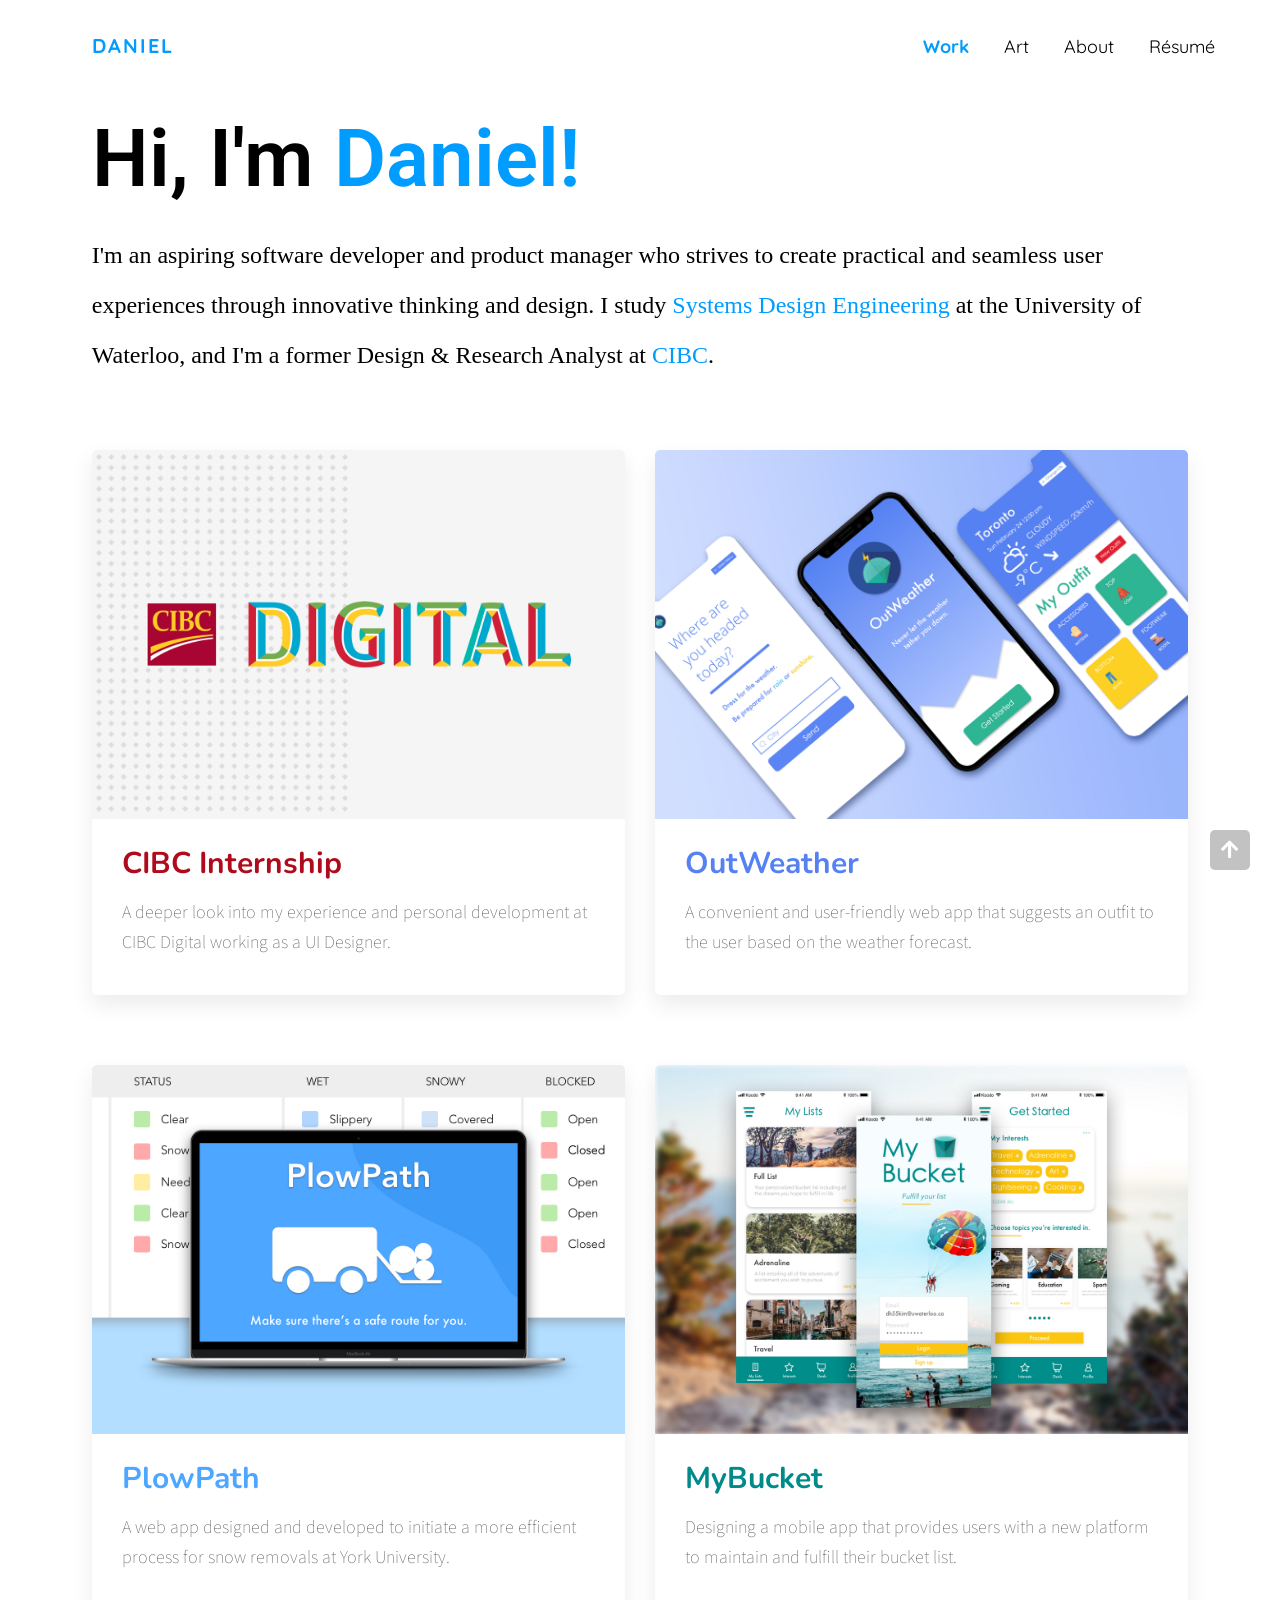
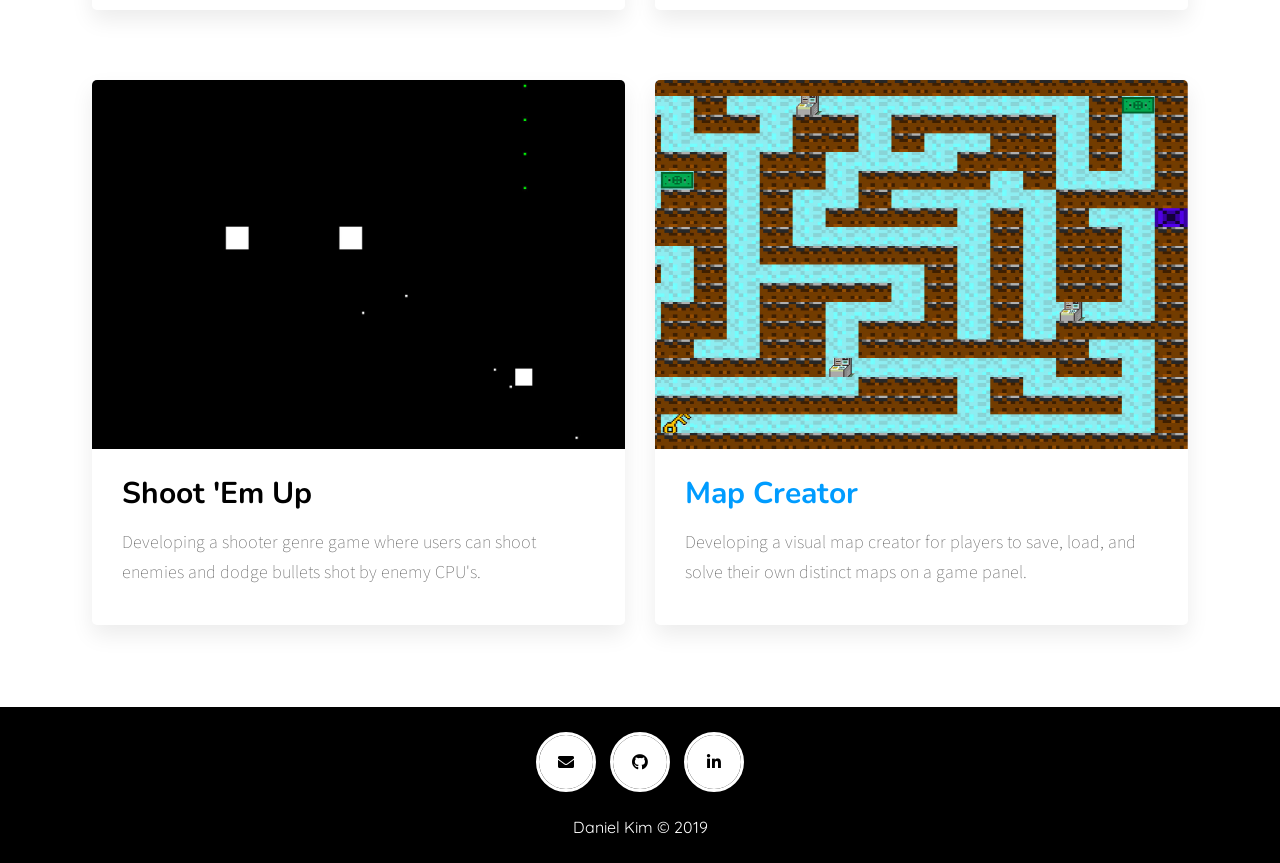
==== index.html @ 4623a5ca "Add files via upload" ====
<!-- Daniel Kim's website coded from scratch :) -->
<!--WHAT TO DO:
    -add full screen overlay for each artwork
    -add graphic design section to website
    -add group photo to CIBC Internship section
    -back and next arrows on each project
    -add explorations with UI design and artwork, graphic design
    -write up case studies
    -highlight current section of nav bar
-->
<!DOCTYPE html>
<html class="gr_danielkim_tech" lang="en">
    
<head>
    <meta charset="utf-8" name="viewport" content="width=device-width,initial-scale=1">
    <title>Daniel Kim</title>
    <meta name="keywords" content="daniel kim, systems design engineering, design, ui/ux, waterloo, syde, software developer, cibc, software engineering">
    <meta name="description" content="aspiring software developer and designer studying Systems Design Engineering at the University of Waterloo.">
    <meta http-equiv="X-UA-Compatible" content="ie=edge">
    <!-- Bootstrap JS -->
	<script src="https://maxcdn.bootstrapcdn.com/bootstrap/4.0.0/js/bootstrap.min.js"></script>

    <link rel="stylesheet" href="https://maxcdn.bootstrapcdn.com/font-awesome/4.7.0/css/font-awesome.min.css">
    <link rel="stylesheet" href="https://use.fontawesome.com/releases/v5.7.2/css/all.css" integrity="sha384-fnmOCqbTlWIlj8LyTjo7mOUStjsKC4pOpQbqyi7RrhN7udi9RwhKkMHpvLbHG9Sr" crossorigin="anonymous">
    <!-- Favicon -->
    <link rel="shortcut icon" type="image/png" href="Assets/Favicon.png">
    <!-- CSS -->
    <link rel="stylesheet" href="./css/style.css">
    <link rel="stylesheet" href="./css/footer.css">
    <!-- Fonts -->
    <link href="https://fonts.googleapis.com/css?family=Source+Sans+Pro" rel="stylesheet">
    <link href="https://fonts.googleapis.com/css?family=Quicksand" rel="stylesheet">
    <link href="https://fonts.googleapis.com/css?family=PT+Sans" rel="stylesheet">
    <link href="https://fonts.googleapis.com/css?family=Hind" rel="stylesheet">
    <link href="https://fonts.googleapis.com/css?family=Roboto" rel="stylesheet">
    <link href="https://fonts.googleapis.com/css?family=Nunito" rel="stylesheet">
    <link href="https://fonts.googleapis.com/css?family=Open+Sans" rel="stylesheet">
    <link href="https://fonts.googleapis.com/css?family=Assistant" rel="stylesheet">

    <!-- jQuery Sticky Nav Bar-->
    <script src="https://code.jquery.com/jquery-3.3.1.min.js"integrity="sha256-FgpCb/KJQlLNfOu91ta32o/NMZxltwRo8QtmkMRdAu8="crossorigin="anonymous">
    </script>
    <script type="text/javascript" src="js/script.js"></script>
</head>
    
<body data-gr-c-s-loaded="true">
    <!-- NavBar -->
    <nav>
        <div class="menu-icon">
            <i id="navbar" class="fa fa-bars fa-2x"></i>
        </div>
    
        <div class="logo">
            <a class="link" href="index.html">DANIEL</a>
        </div>
    
        <div class="menu">
            <ul>
                <li><a class="current" href="index.html">Work</a></li>
                <li><a href="art.html">Art</a></li>
                <li><a href="about.html">About</a></li>
                <li><a href="Assets/DanielKimResume.pdf" target="_blank">Résumé</a></li>
            </ul>
        </div>
    </nav>
    
    <div class="intro">
            <h1 style="animation: 0.6s ease-in-out 0s 1 slideInFromBottom"> Hi, I'm <blue>Daniel!</blue>
            </h1>
        <p class="bodytext" style="animation: 0.8s ease-in-out 0s 1 slideInFromBottom">I'm an aspiring <textstyle>software developer</textstyle> and <textstyle>product manager</textstyle> who strives to create practical and seamless user experiences through innovative thinking and design. I study <a href="https://uwaterloo.ca/systems-design-engineering" target=_blank class="link">Systems Design Engineering</a> at the University of Waterloo, and I'm a former Design &amp; Research Analyst at <a href="https://www.cibc.com/en/about-cibc/careers/teams/digital.html" target=_blank class="link">CIBC</a>.</p>
    </div>
    
    <!-- All Projects -->
    <div class="projects">
        <div class="row">
            <!-- Project 1 -->
            <div class="col">
                <a href="cibc.html">
                    <div class="card" style="animation: 1s ease-in-out 0s 1 slideInFromBottom">
                        <div class="card-img">
                            <img class="img" src="Assets/CIBCInternship.png">
                        </div>
                        <div class="on-img">
                            <h2>
                                <teal style="background-color:#af0b1c">Internship</teal>
                                <teal style="background-color:#af0b1c">UI/UX Design</teal>
                            </h2>
                        </div>
                        <div class="card-content">
                            <h4 style="color:#af0b1c">CIBC Internship</h4>
                            <p>A deeper look into my experience and personal development at CIBC Digital working as a UI Designer.</p>
                        </div>
                    </div>
                </a>
            </div>
        
            <!-- Project 2 -->
            <div class="col">
                <a href="outweather.html">
                    <div class="card" style="animation: 1s ease-in-out 0s 1 slideInFromBottom">
                        <div class="card-img">
                            <img class="img" src="Assets/OutWeatherMockup.jpg">
                        </div>
                        <div class="on-img">
                            <h2>
                                <teal style="background-color:#5581F3">HTML/CSS</teal>
                                <teal style="background-color:#5581F3">Flask App</teal>
                                <teal style="background-color:#5581F3">UX/UI Design</teal>
                            </h2>
                        </div>
                        <div class="card-content">
                            <h4 style="color:#5581F3">OutWeather</h4>
                            <p>A convenient and user-friendly web app that suggests an outfit to the user based on the weather forecast.</p>
                        </div>
                    </div>
                </a>
            </div>  
        </div>
            <!-- Project 3 -->
        <div class="row">
            <div class="col">
                <a href="plowpath.html">
                    <div class="card" style="animation: 1.2s ease-in-out 0s 1 slideInFromBottom">
                        <div class="card-img">
                            <img class="img" src="Assets/PlowPath.jpg">
                        </div>
                        <div class="on-img">
                            <h2>
                                <teal style="background-color:#4DA6FF">UX/UI Design</teal>
                                <teal style="background-color:#4DA6FF">ReactJS</teal>
                                <teal style="background-color:#4DA6FF">Node.js</teal>
                            </h2>
                        </div>
                        <div class="card-content">
                            <h4 style="color:#4DA6FF">PlowPath</h4>
                            <p>A web app designed and developed to initiate a more efficient process for snow removals at York University.</p>
                        </div>
                    </div>
                </a>
            </div>
        
            <!-- Project 4 -->
            <div class="col">
                <a href="mybucket.html">
                    <div class="card" style="animation: 1.2s ease-in-out 0s 1 slideInFromBottom">
                        <div class="card-img">
                            <img class="img" src="Assets/MyBucket.jpg">
                        </div>
                        <div class="on-img">
                            <h2>
                                <teal style="background-color:#008A89">UX/UI Design</teal>
                                <teal style="background-color:#008A89">Sketch App</teal>
                            </h2>
                        </div>
                        <div class="card-content">
                            <h4 style="color:#008A89">MyBucket</h4>
                            <p>Designing a mobile app that provides users with a new platform to maintain and fulfill their bucket list.</p>
                        </div>
                    </div>
                </a>
            </div>
        </div>
            <!-- Project 5 -->
        <div class="row">
            <div class="col">
                <a href="shootemup.html">
                    <div class="card" style="animation: 1.4s ease-in-out 0s 1 slideInFromBottom">
                        <div class="card-img">
                            <img class="img" src="Assets/ShootEmUp.jpg">
                        </div>
                        <div class="on-img">
                            <h2>
                                <teal style="background-color:#000">Java</teal>
                            </h2>
                        </div>
                        <div class="card-content">
                            <h4 style="color: #000">Shoot 'Em Up</h4>
                            <p>Developing a shooter genre game where users can shoot enemies and dodge bullets shot by enemy CPU's.</p>
                        </div>
                    </div>
                </a>
            </div>
            <!-- Project 6 -->
            <div class="col">
                <a href="mapcreator.html">
                    <div class="card" style="animation: 1.4s ease-in-out 0s 1 slideInFromBottom">
                        <div class="card-img">
                            <img class="img" src="Assets/MapCreator.jpg">
                        </div>
                        <div class="on-img">
                            <h2>
                                <teal>Java</teal>
                            </h2>
                        </div>
                        <div class="card-content">
                            <h4>Map Creator</h4>
                            <p>Developing a visual map creator for players to save, load, and solve their own distinct maps on a game panel.</p>
                        </div>
                    </div>
                </a>
            </div>
        </div>
    </div>
    <button id="btnTop"><i class="fas fa-arrow-up"></i></button>

    <footer>
        <div class="effect">
            <a class="iconbtn fas fa-envelope" href="mailto:dh55kim@uwaterloo.ca?Subject=Hello%20again" target="_blank">
            </a>
            <a class="iconbtn fab fa-github" href="https://github.com/dannyhkim" target="_blank">
            </a>
            <a class="iconbtn fab fa-linkedin-in" href="https://www.linkedin.com/in/danielkim2000/" target="_blank">
            </a>
        </div>
        <p>Daniel Kim &copy; 2019</p>
    </footer>
    
</body>
    
</html>
---- css/style.css ----
html, body, h2, h3 {
    margin:0;
    padding:0;
    width:100%;
    font-family: 'Quicksand', 'Roboto', 'Ubuntu', 'PT Sans';
}
* {
    box-sizing: border-box;
}
h4 {
    color: #009CFF;
    font-size: 30px;
    margin-block-start: 0em;
    margin-block-end: 0.5em;
    font-family: 'Nunito';
}
h1{
    display:block;
    margin:auto;
    font-family: 'Roboto';
    font-weight: 600;
    font-style: normal;
    font-size: 80px;
    text-align: left;
}
h2 {
    padding-top:10px;
    font-size: 15px;
}
header{
    width: 100%;
    font-family: 'Quicksand';
}
teal {
    color: #fff;
    background-color: #009CFF;
    padding: 10px;
    margin-right: 5px;
    border-radius: 8px;
}
blue{
    color:#009CFF;
}
/* Scroll Top Button */
#btnTop {
    position: fixed;
    bottom: 30px;
    right: 30px;
    font-size: 20px;
    width: 40px;
    height: 40px;
    border-radius: 5px;
    z-index: 2;
    background: rgba(0,0,0,0.9);
    color: white;
    border: none;
    cursor: pointer;
    display: none;
}
/* Sticky Nav Bar */
.current {
    font-weight: bold;
    color: #009CFF;
}
.logo{
    line-height: 60px;
    font-family: 'Quicksand';
    position: fixed;
    float: left;
    margin: 16px 0 0 6%;
    padding-left: 15px;
    color: #000;
    font-weight: bold;
    font-size: 20px;
    letter-spacing: 2px;
}
nav{
    position: fixed;
    width:100%;
    line-height: 60px;
    transition:0.5s;
    z-index: 2;
}
nav ul{
    line-height: 60px;
    list-style:none;
    background: rgba(0,0,0,0);
    overflow: hidden;
    color: #fff;
    margin:0;
    text-align: right;
    padding-right: 50px;
    transition: 1s;
}
nav ul li {
    display: inline-block;
    padding: 16px 15px; /* spacing between nav bar menu options*/
}
nav ul li a {
    text-decoration: none;
    color: #000;
    font-size: 18px;
}
.menu-icon {
    width: 100%;
    line-height:60px;
    background: rgba(0,0,0,0.9);
    text-align:right;
    box-sizing: border-box;
    padding: 15px 24px;
    cursor: pointer;
    color: #fff;
    display: none;
}
nav.black{
    transition-timing-function: 0.3s;
    font-size: 16px;
    height: 70px;
    background: rgba(0,0,0,0.9);
    color: #fff;
}
nav.black .logo{
    color: #fff;
    margin-top: 7px;
}
nav.black ul li {
    padding: 7px 15px;
}
nav.black ul li a{
    color:#fff;
}
nav.black ul li a.current {
    color: #009CFF;
}
nav.black a {
    color:#fff;
}


/* Intro Paragraph */
.intro{
    padding: 7em 15px 0 15px;
    text-align: left;
    margin-left: 6%;
    margin-right: 6%;
}
.bodytext{
    font-family: -apple-system, BlinkMacSystemFont, 'Segoe UI';
    font-weight: 200;
    font-size:24px;
    line-height: 50px;
    margin-bottom: 40px;
}
textstyle {
    font-weight: 400;
}
.menu {
    font-family: 'Quicksand';
    font-size:20px;
    float:right;
}

.link {
    -moz-transition: color .4s ease-in;
    -o-transition: color .4s ease-in;
    -webkit-transition: color .4s ease-in;
    transition: color .4s ease-in;
    color: #009CFF; 
}

.link:hover { 
    -moz-transition: color .4s ease-in;
    -o-transition: color .4s ease-in;
    -webkit-transition: color .4s ease-in;
    transition: color .4s ease-in;
    color: #045E9B;
}
a{
    color:#009CFF;
    text-decoration:none;
}

/* Projects section */
.projects {
    margin: 0 6% 4% 6%;
}
.row {
    margin-bottom: 10px;
}
.col {
    display: inline-block;
    position: relative;
    float: left;
    width: 50%;
    padding-left: 15px;
    padding-right: 15px;
}
.card {
    width: 100%;
    color: rgba(0, 0, 0, 0.85);
    margin-top: 30px;
    margin-bottom: 30px;
    box-shadow: 0 10px 22px rgba(0,0,0,0.08);
    border-radius: 0 0 5px 5px;
    overflow: hidden;
    position: relative;
    transition: ease-in-out 0.7s;
}
.card:hover {
    transform: translateY(-20px);
    box-shadow: 0 12px 16px rgba(0,0,0,0.2);
}
.card-img {
    height: 100%;
    overflow: hidden;
    margin-top: 0px;
    border-radius: 5px 5px 0 0;
}
.card-img .img {
    width: 100%;
    height: 100%;
}
.card .on-img {
    position: absolute;
    width: 100%;
    height: 23%;
    bottom: -100%;
    padding: 10px;
    padding-top: 40px;
    box-sizing: border-box;
    text-align: center;
    transition: 0.3s;
}
.card:hover .on-img {
    bottom: 175px;
}
.card:nth-child(1) .on-img {
    background: linear-gradient(0deg, #fff, transparent);
}
.img {
    vertical-align: middle;
    border: 0;
}
.card-content {
    color: #666666;
    font-family: 'Assistant';
    font-weight: lighter;
    padding: 30px 30px 20px 30px;
    font-size: 18px;
    text-align: left;
    line-height: 30px;
}
.row:after{
    content: "";
    display: table;
    clear: both;
}
@keyframes slideInFromBottom {
    0% {
        transform: translateY(30%);
        opacity: 0.1;
    }
    100% {
        transform: translateY(0%);
        opacity: 1;
    }
}
@media (max-width: 768px) {
    .col {
        width: 100%;
        float: none;
    }
    .bodytext {
        font-size: 18px;
        line-height: 30px;
        margin-bottom: 20px;
    }
    textstyle {
        color: #000;
        background-color: #fff;
        padding: 0px;
        margin-right: 0;
    }
}

@media(max-width: 540px) {
    h1 {
        font-size: 50px;
        font-weight: 500;
    }
    .bodytext {
        font-size: 18px;
        line-height: 30px;
        font-weight: 250;
    }
    textstyle {
        color: #000;
        background-color: #fff;
        padding: 0px;
        margin-right: 0;
        font-weight: 500;
    }
    .card {
        margin-top: 10px;
        margin-bottom: 10px;
    }
    .card .on-img {
        position: absolute;
        width: 100%;
        height: 20%;
        bottom: -100%;
        padding: 10px;
        padding-top: 40px;
        box-sizing: border-box;
        text-align: center;
        transition: 0.3s;
    }
    .card:hover .on-img {
        bottom: 205px;
    }
    .intro {
        margin-left: 0;
        margin-right: 0;
    }
    .projects {
        margin-left: 0;
        margin-right: 0;
        margin-bottom: 20px;
    }
/* TOGGLE MENU */
    .logo {
        position: fixed;
        top: 0;
        margin-top: 16px;
        color:#fff;
    }
    nav {
        background: #000;
    }
    nav ul {
        max-height: 0px;
        background: #000;
    }
    nav.black ul {
        background: #000;
    }
    .showing {
        max-height: 20em;
    }
    nav ul li {
        box-sizing: border-box;
        width: 100%;
        padding: 5px 100px;
        text-align: center;
    }
    nav ul li a {
        color:#fff;
    }
    nav.black {
        background:#000;
        height: 90px;
    }
    nav.black .logo {
        margin-top: 16px;
    }
    nav.black ul li {
        width: 100%;
        padding: 5px 100px;
    }
    .menu-icon {
          display: block;
    }
    /* Projects Responsiveness */
    .intro {
        padding: 8em 8% 0 6%;
    }
    .col {
        float: none;
        text-align: center;
        width: 100%;
    }
}
---- css/footer.css ----
/*Footer btn styling*/
footer{
    position: absolute;
    width: 100%;
    font-family: 'Quicksand', sans-serif;
    text-align: center;
    padding: 20px 0px 10px 0px;
    background-color: #000;
    color: #fff;
}
.iconbtn {
    width: 60px;
    height: 60px;
    text-decoration: none;
    margin: 5px;
    position: relative;
    color: #fff;
}
.iconbtn::before {
    position: absolute;
    z-index: 1;
    left: 50%;
    top: 50%;
    transform: translate(-50%, -50%);
}
.iconbtn::after {
    background: #fff;
    transition: 0.2s;
    content: "";
    position: absolute;
    left: 0;
    top: 0;
    width: 100%;
    height: 100%;
    box-sizing: border-box;
    border-radius: 50%;
    z-index: 0;
}
.effect .iconbtn {
    border-radius: 50%;
    border: 3px solid #fff;
    color: #000;
}
.effect .iconbtn::after {
    background: #fff;
    transition: 0.2s;
}
.effect .iconbtn:hover::after {
    transform: scale(.9);
}
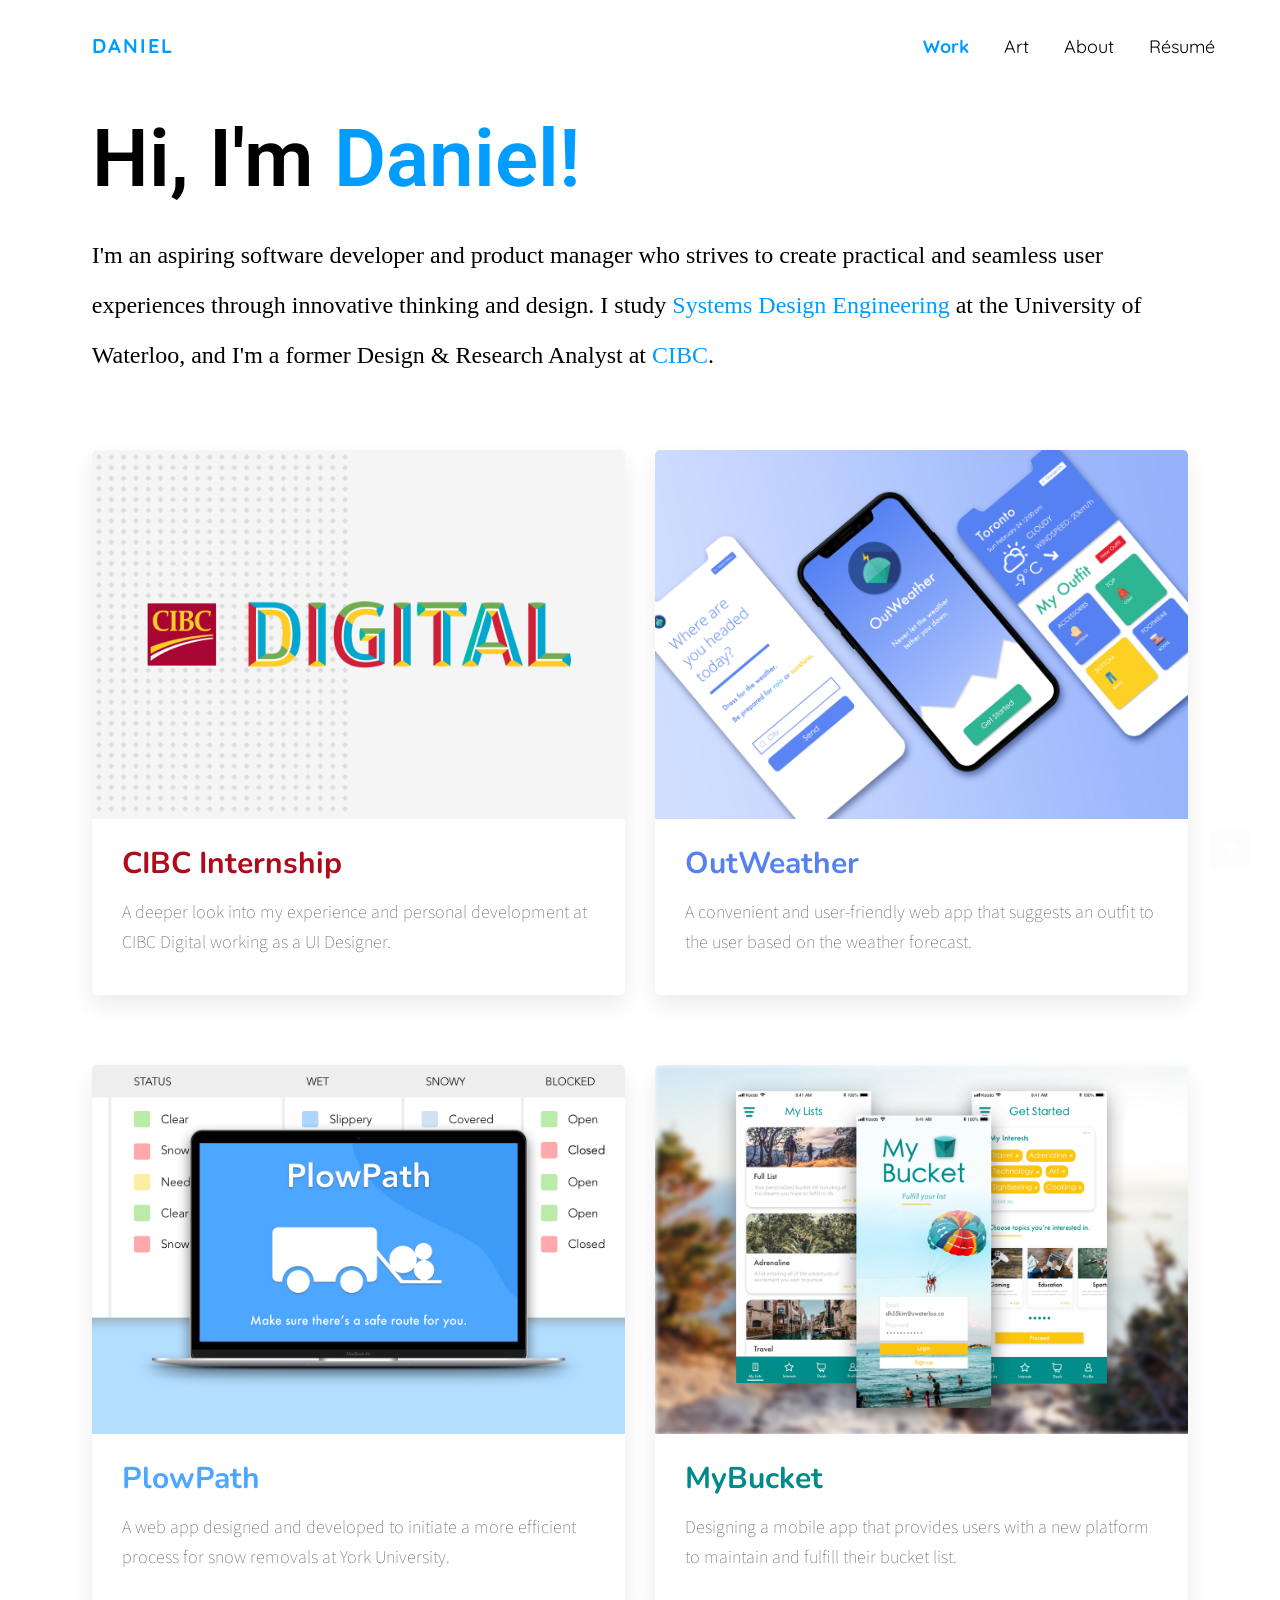
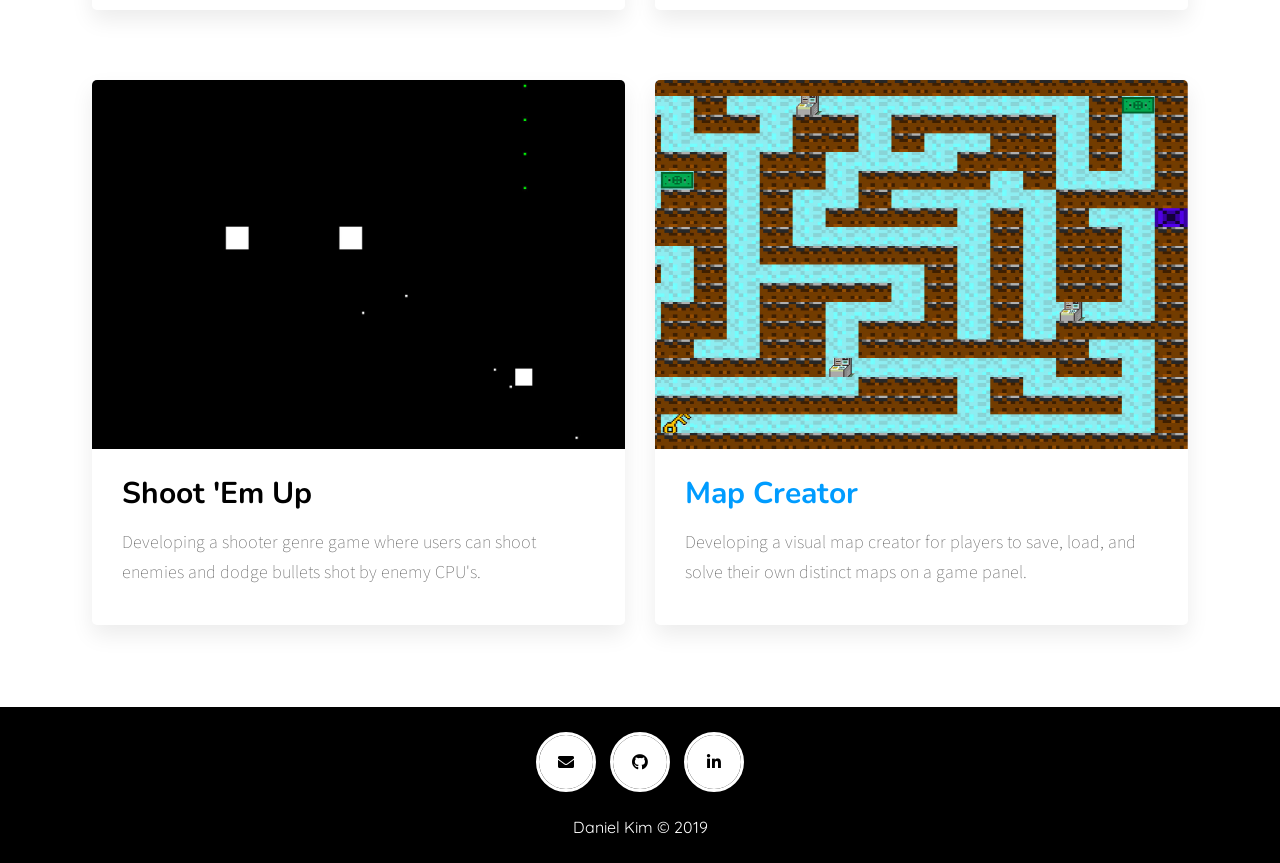
==== commit 8a23c319: "Add files via upload" ====
--- a/index.html
+++ b/index.html
@@ -6,7 +6,6 @@
     -back and next arrows on each project
     -add explorations with UI design and artwork, graphic design
     -write up case studies
-    -highlight current section of nav bar
 -->
 <!DOCTYPE html>
 <html class="gr_danielkim_tech" lang="en">
@@ -59,7 +58,7 @@
                 <li><a class="current" href="index.html">Work</a></li>
                 <li><a href="art.html">Art</a></li>
                 <li><a href="about.html">About</a></li>
-                <li><a href="Assets/DanielKimResume.pdf" target="_blank">Résumé</a></li>
+                <li><a href="Assets/daniel-kim-resume.pdf target="_blank">Résumé</a></li>
             </ul>
         </div>
     </nav>
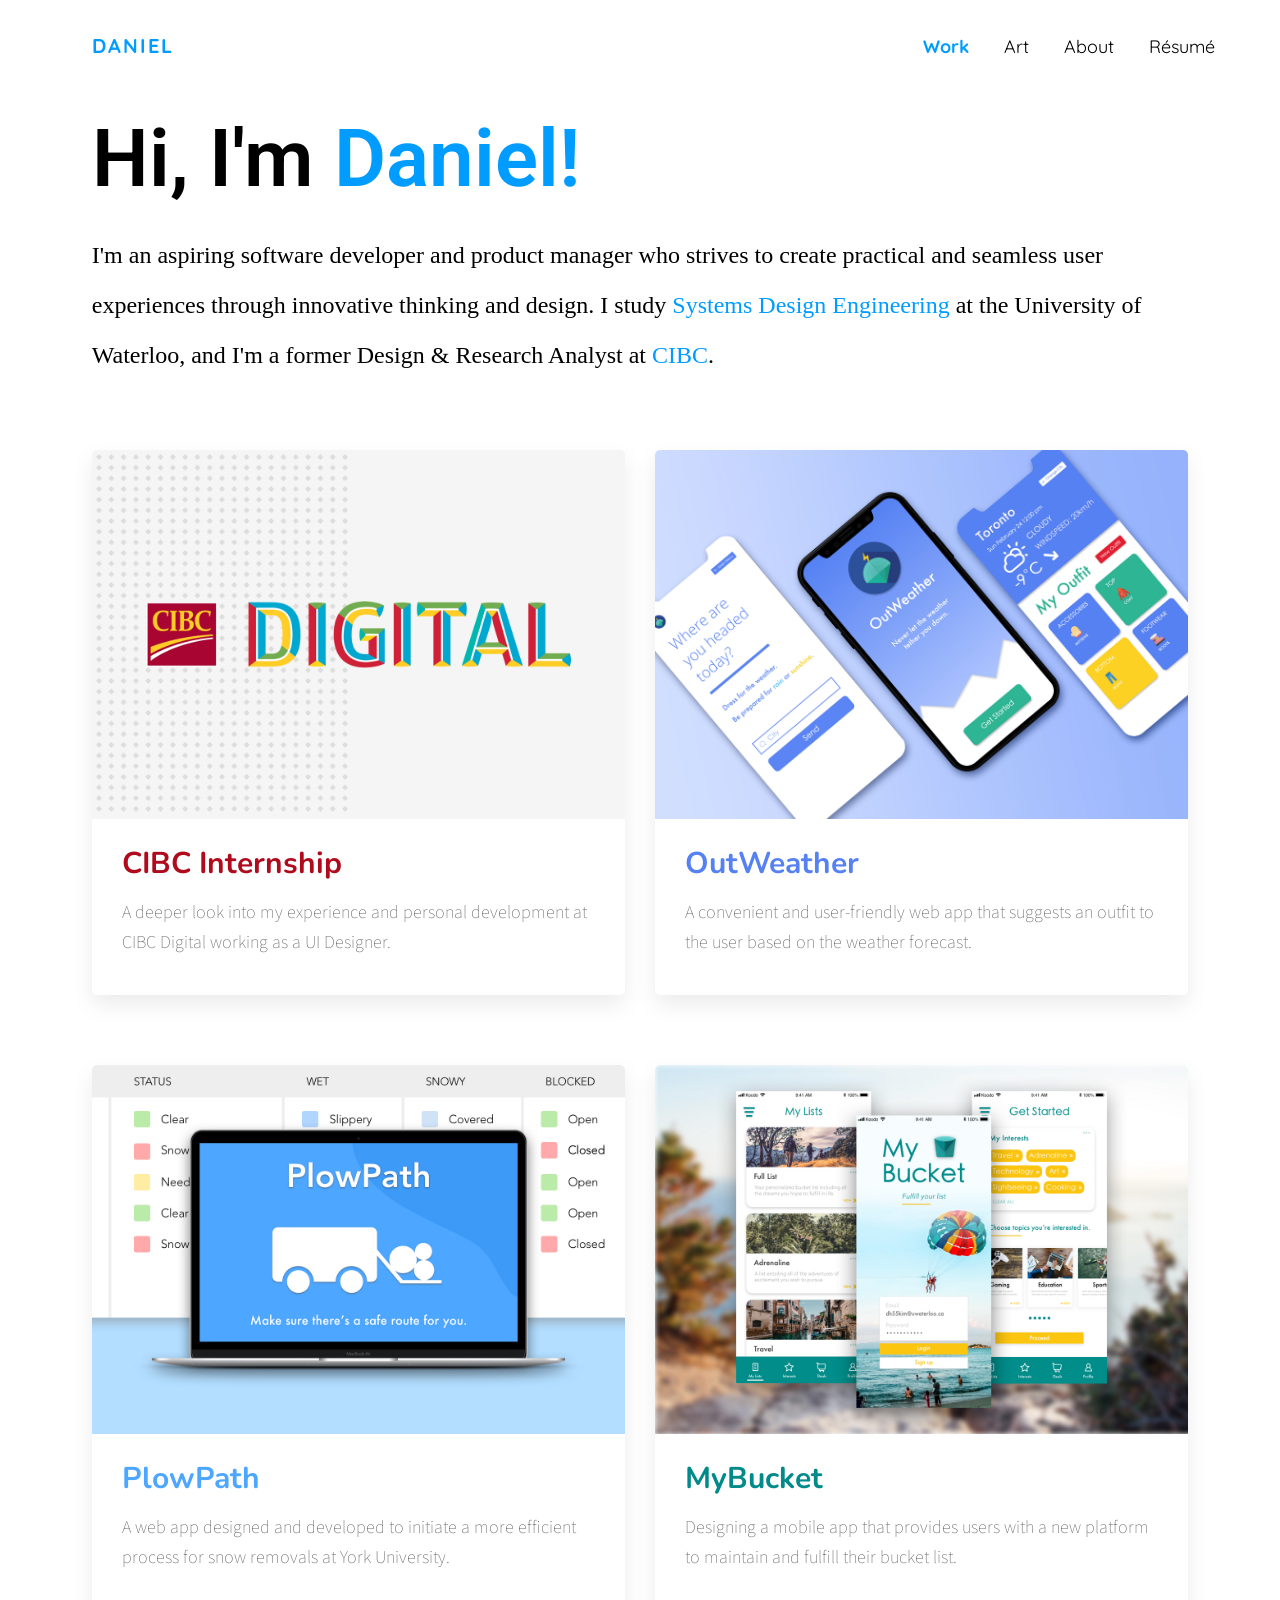
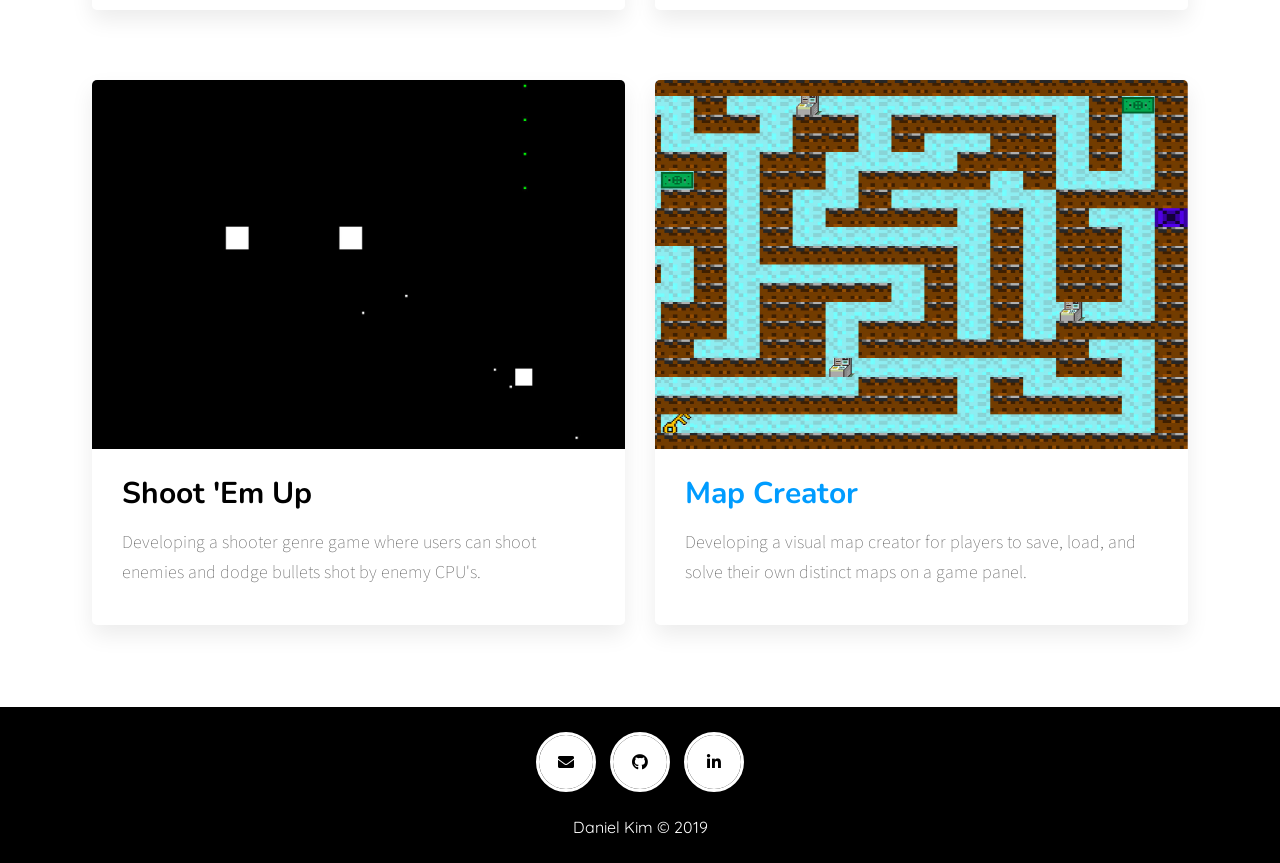
==== commit 63a8cb5b: "Add files via upload" ====
--- a/index.html
+++ b/index.html
@@ -58,7 +58,7 @@
                 <li><a class="current" href="index.html">Work</a></li>
                 <li><a href="art.html">Art</a></li>
                 <li><a href="about.html">About</a></li>
-                <li><a href="Assets/daniel-kim-resume.pdf target="_blank">Résumé</a></li>
+                <li><a href="Assets/daniel-kim-resume.pdf" target="_blank">Résumé</a></li>
             </ul>
         </div>
     </nav>
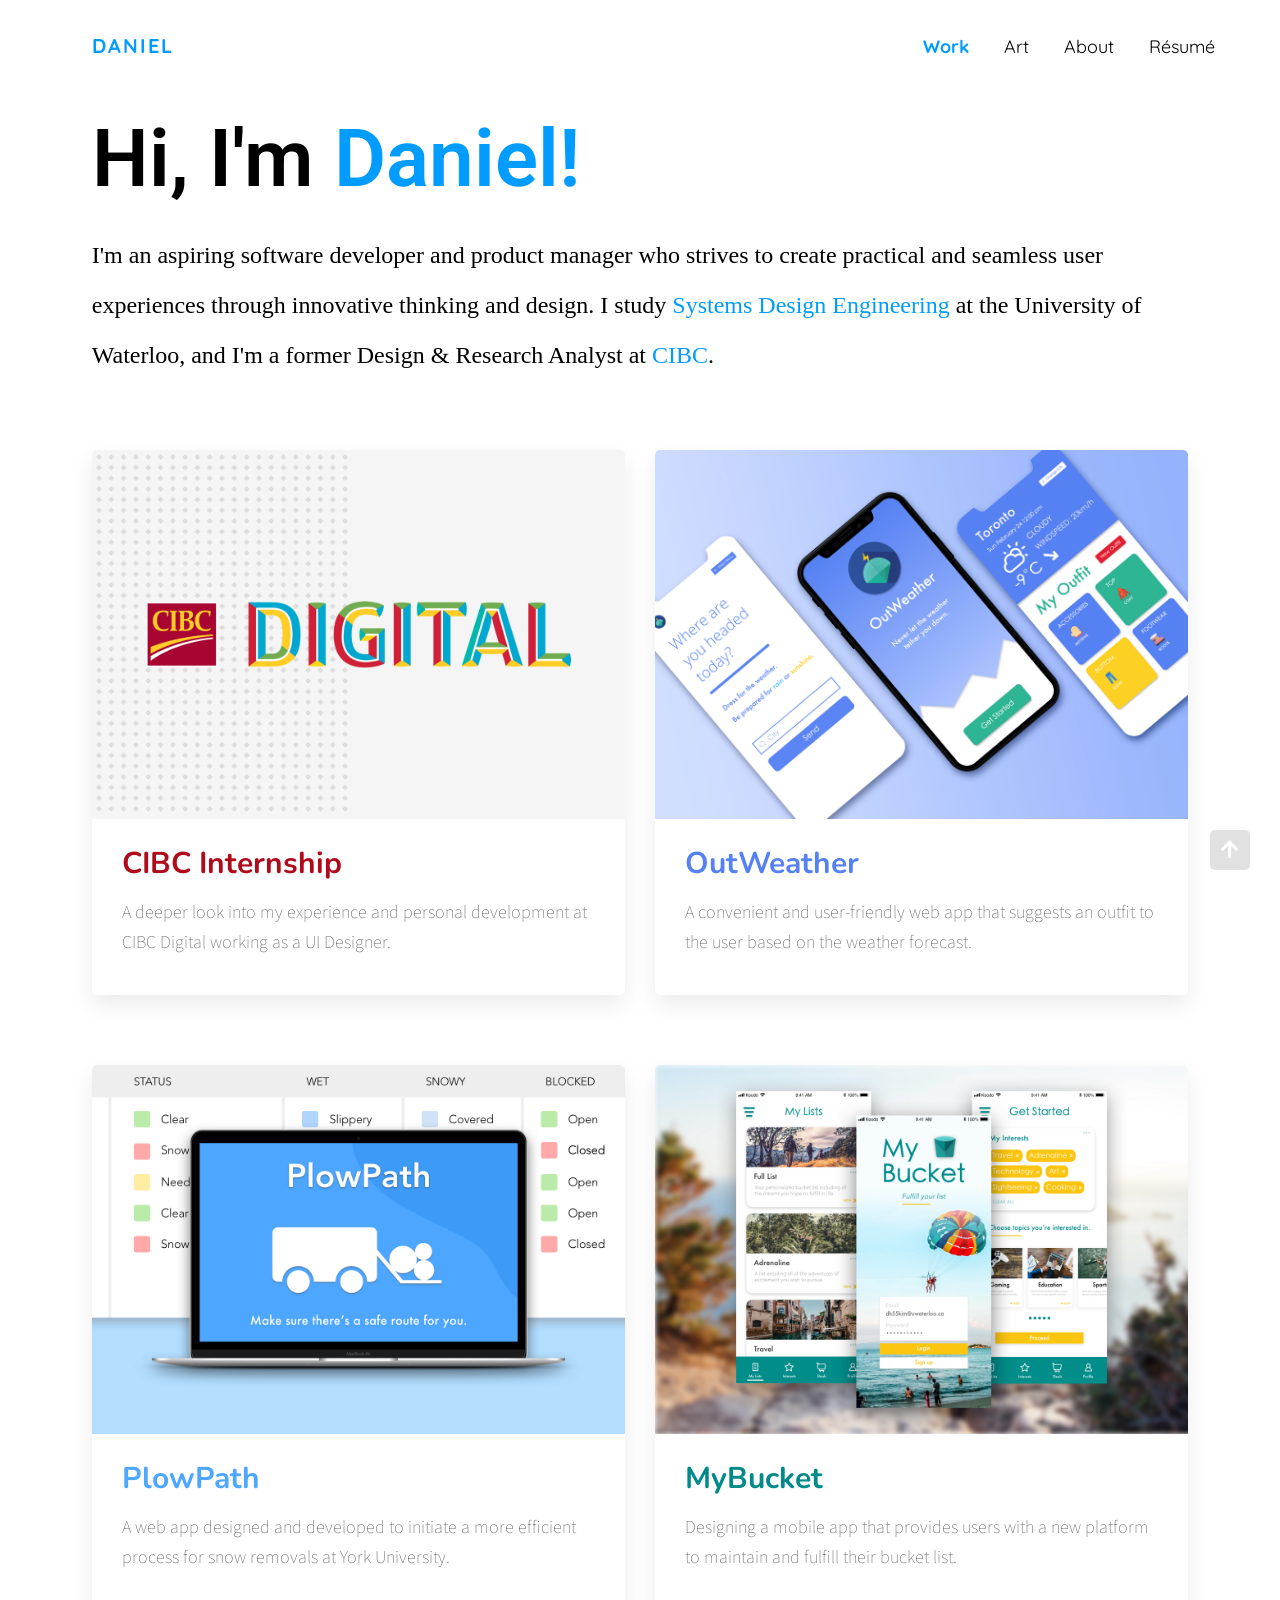
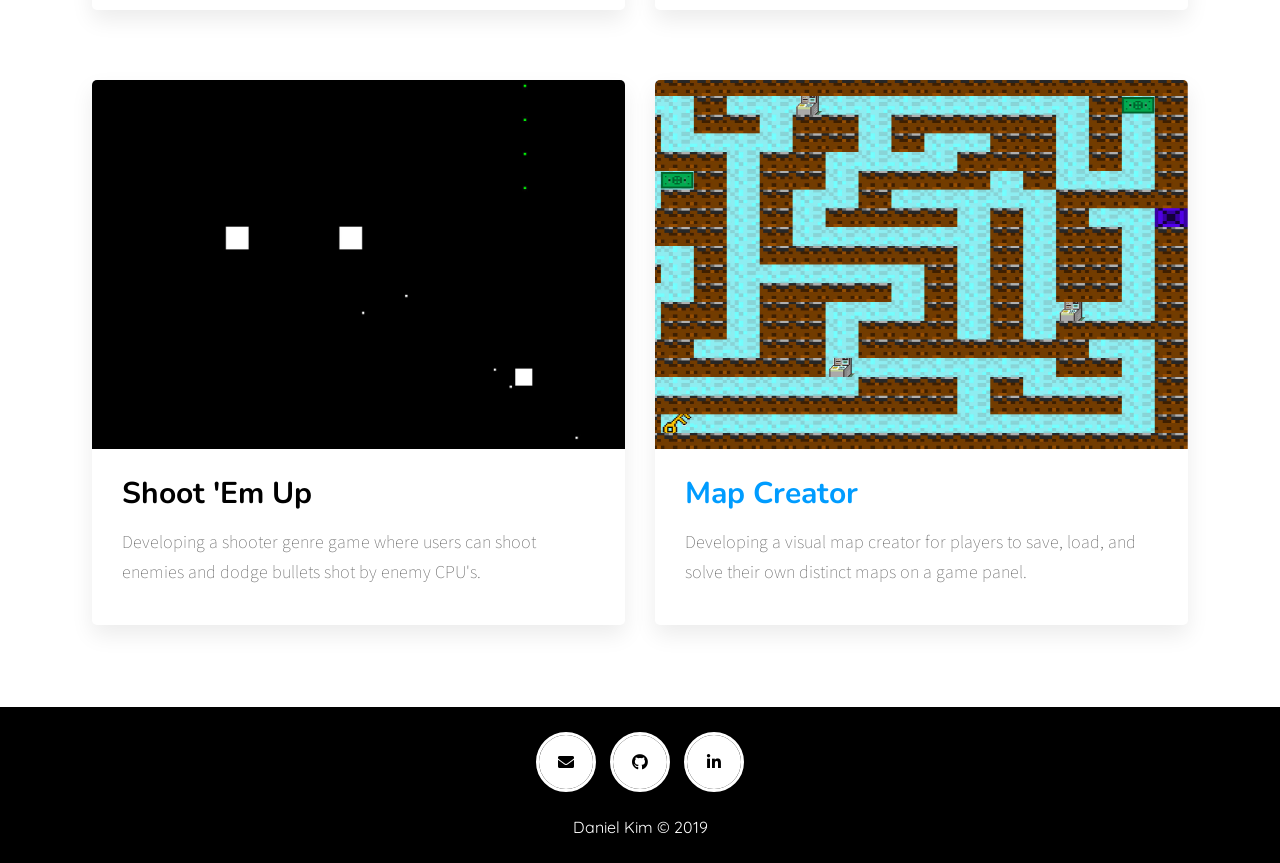
==== commit d75a5c51: "Add files via upload" ====
--- a/index.html
+++ b/index.html
@@ -2,10 +2,9 @@
 <!--WHAT TO DO:
     -add full screen overlay for each artwork
     -add graphic design section to website
-    -add group photo to CIBC Internship section
     -back and next arrows on each project
     -add explorations with UI design and artwork, graphic design
-    -write up case studies
+    -write up OutWeather, PlowPath, MyBucket case studies
 -->
 <!DOCTYPE html>
 <html class="gr_danielkim_tech" lang="en">
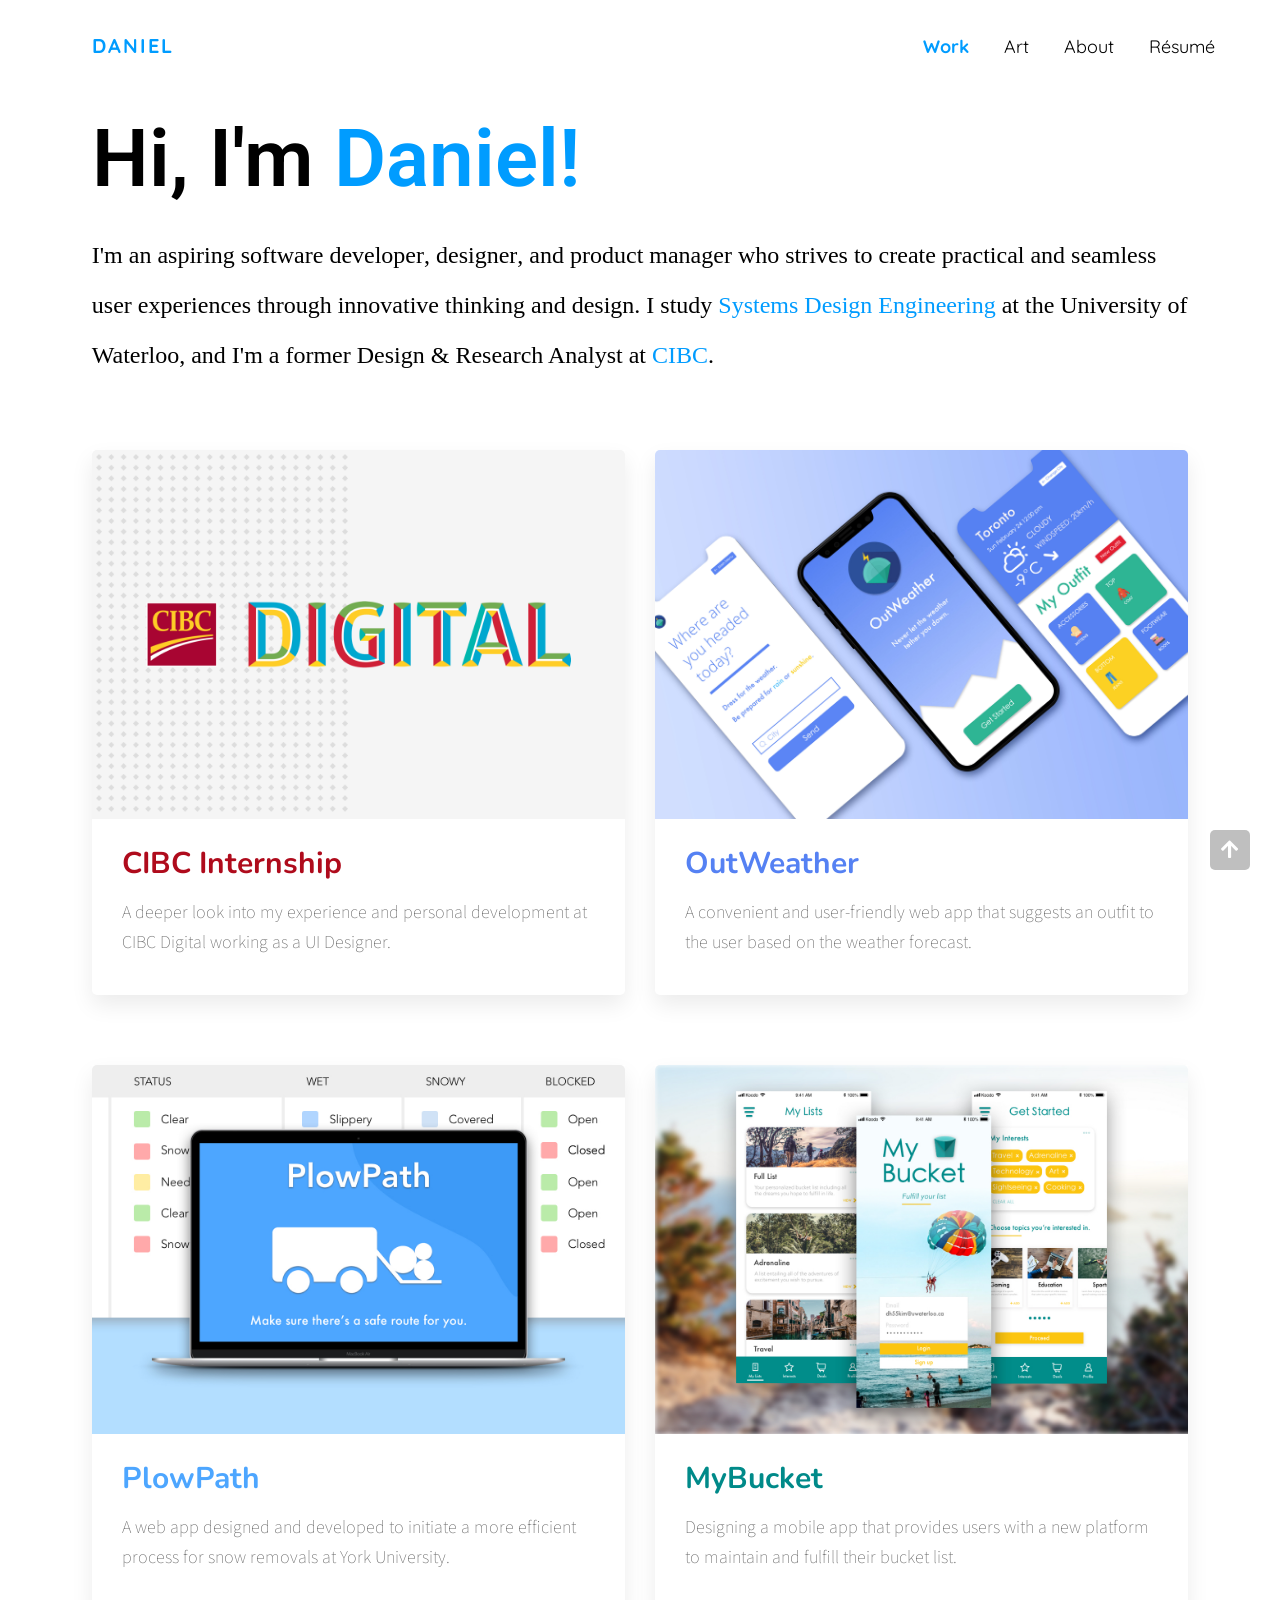
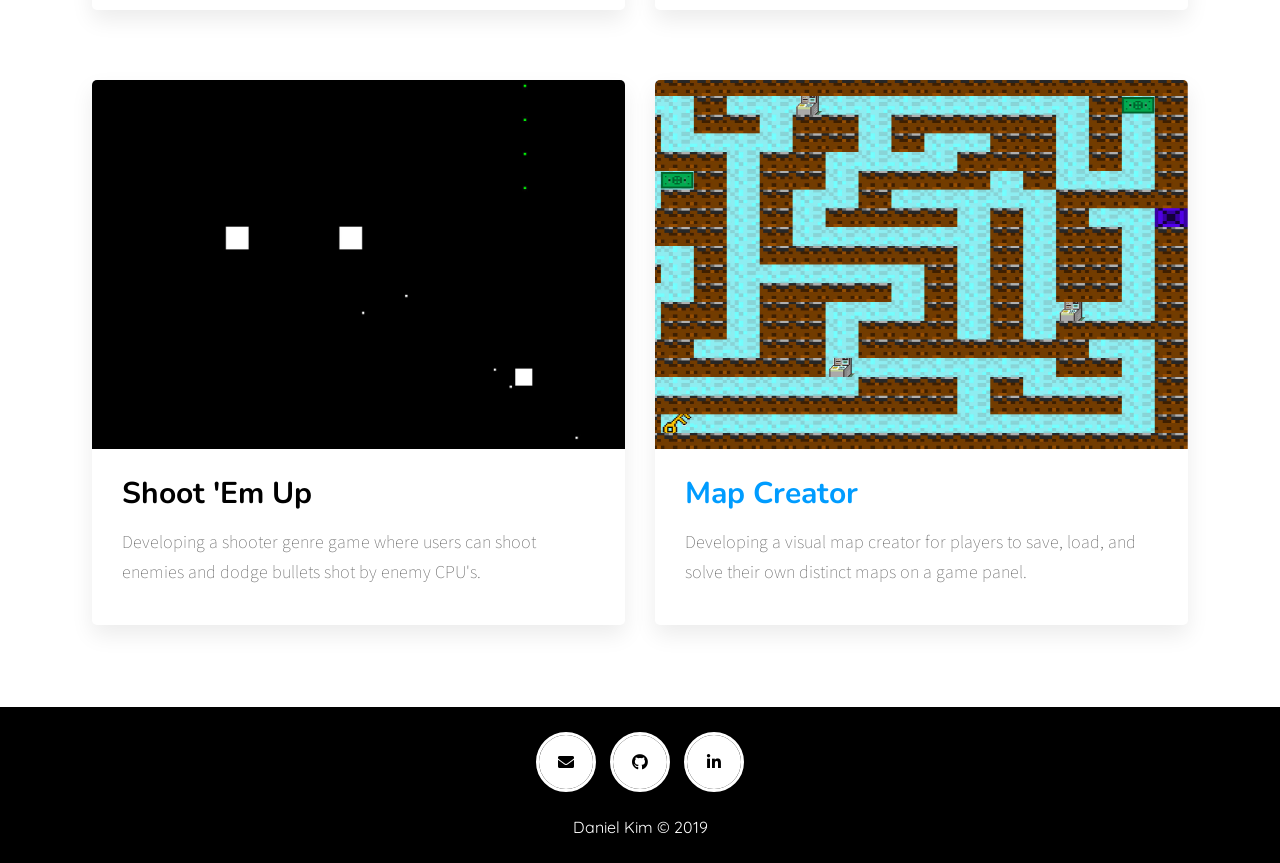
==== commit 58aa91d6: "Add files via upload" ====
--- a/index.html
+++ b/index.html
@@ -65,7 +65,7 @@
     <div class="intro">
             <h1 style="animation: 0.6s ease-in-out 0s 1 slideInFromBottom"> Hi, I'm <blue>Daniel!</blue>
             </h1>
-        <p class="bodytext" style="animation: 0.8s ease-in-out 0s 1 slideInFromBottom">I'm an aspiring <textstyle>software developer</textstyle> and <textstyle>product manager</textstyle> who strives to create practical and seamless user experiences through innovative thinking and design. I study <a href="https://uwaterloo.ca/systems-design-engineering" target=_blank class="link">Systems Design Engineering</a> at the University of Waterloo, and I'm a former Design &amp; Research Analyst at <a href="https://www.cibc.com/en/about-cibc/careers/teams/digital.html" target=_blank class="link">CIBC</a>.</p>
+        <p class="bodytext" style="animation: 0.8s ease-in-out 0s 1 slideInFromBottom">I'm an aspiring <textstyle>software developer</textstyle>, <textstyle>designer</textstyle>, and <textstyle>product manager</textstyle> who strives to create practical and seamless user experiences through innovative thinking and design. I study <a href="https://uwaterloo.ca/systems-design-engineering" target=_blank class="link">Systems Design Engineering</a> at the University of Waterloo, and I'm a former Design &amp; Research Analyst at <a href="https://www.cibc.com/en/about-cibc/careers/teams/digital.html" target=_blank class="link">CIBC</a>.</p>
     </div>
     
     <!-- All Projects -->
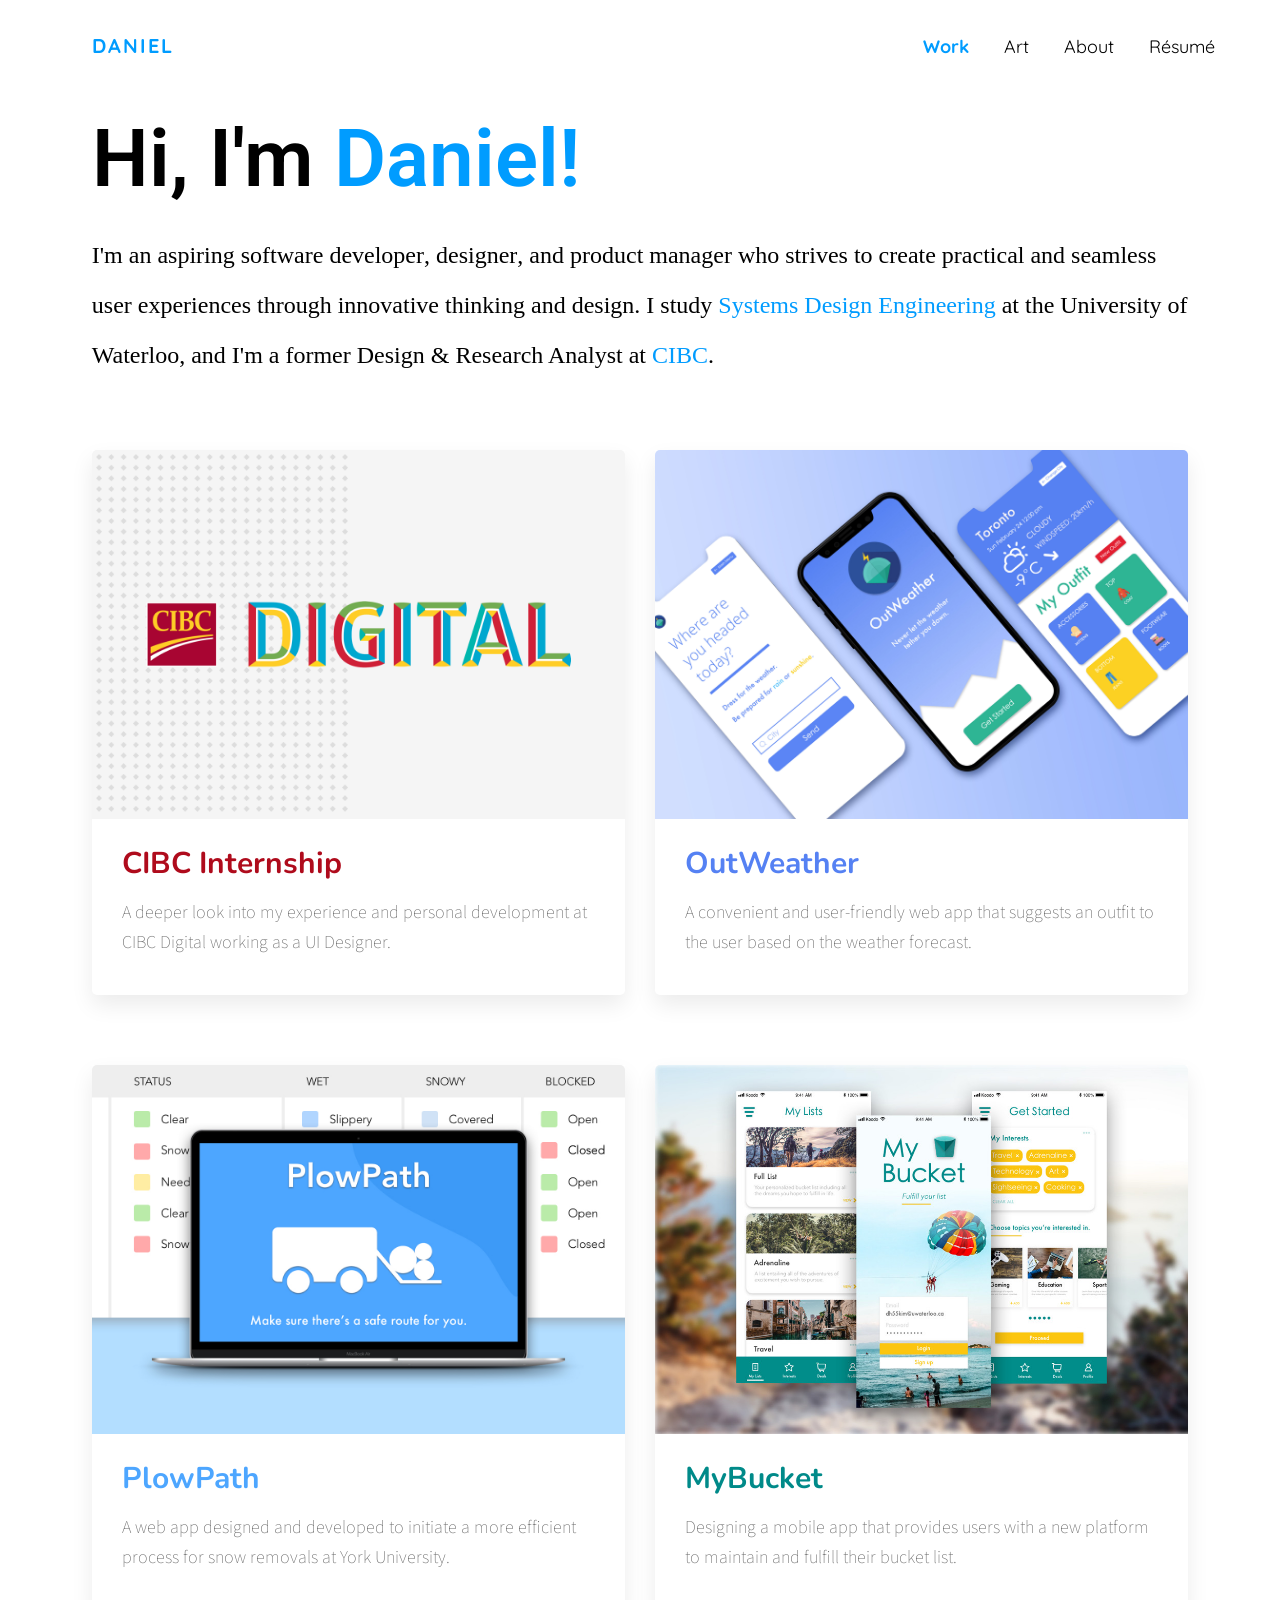
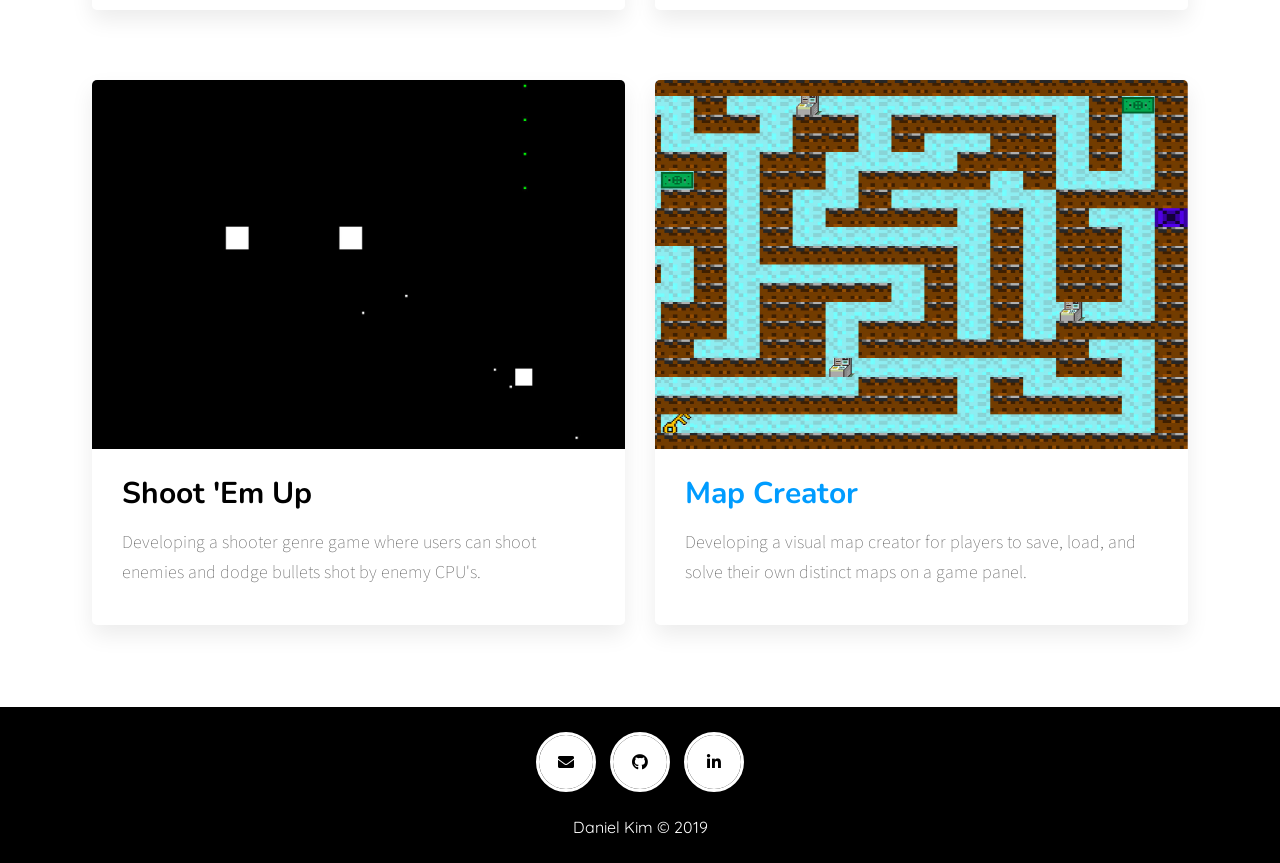
==== commit 900dfcc7: "Changes to index.html" ====
--- a/index.html
+++ b/index.html
@@ -82,6 +82,7 @@
                             <h2>
                                 <teal style="background-color:#af0b1c">Internship</teal>
                                 <teal style="background-color:#af0b1c">UI/UX Design</teal>
+                                <teal style="background-color:#af0b1c">Web Design</teal>
                             </h2>
                         </div>
                         <div class="card-content">
@@ -147,7 +148,8 @@
                         <div class="on-img">
                             <h2>
                                 <teal style="background-color:#008A89">UX/UI Design</teal>
-                                <teal style="background-color:#008A89">Sketch App</teal>
+                                <teal style="background-color:#008A89">Sketch</teal>
+                                <teal style="background-color:#008A89">Product</teal>
                             </h2>
                         </div>
                         <div class="card-content">
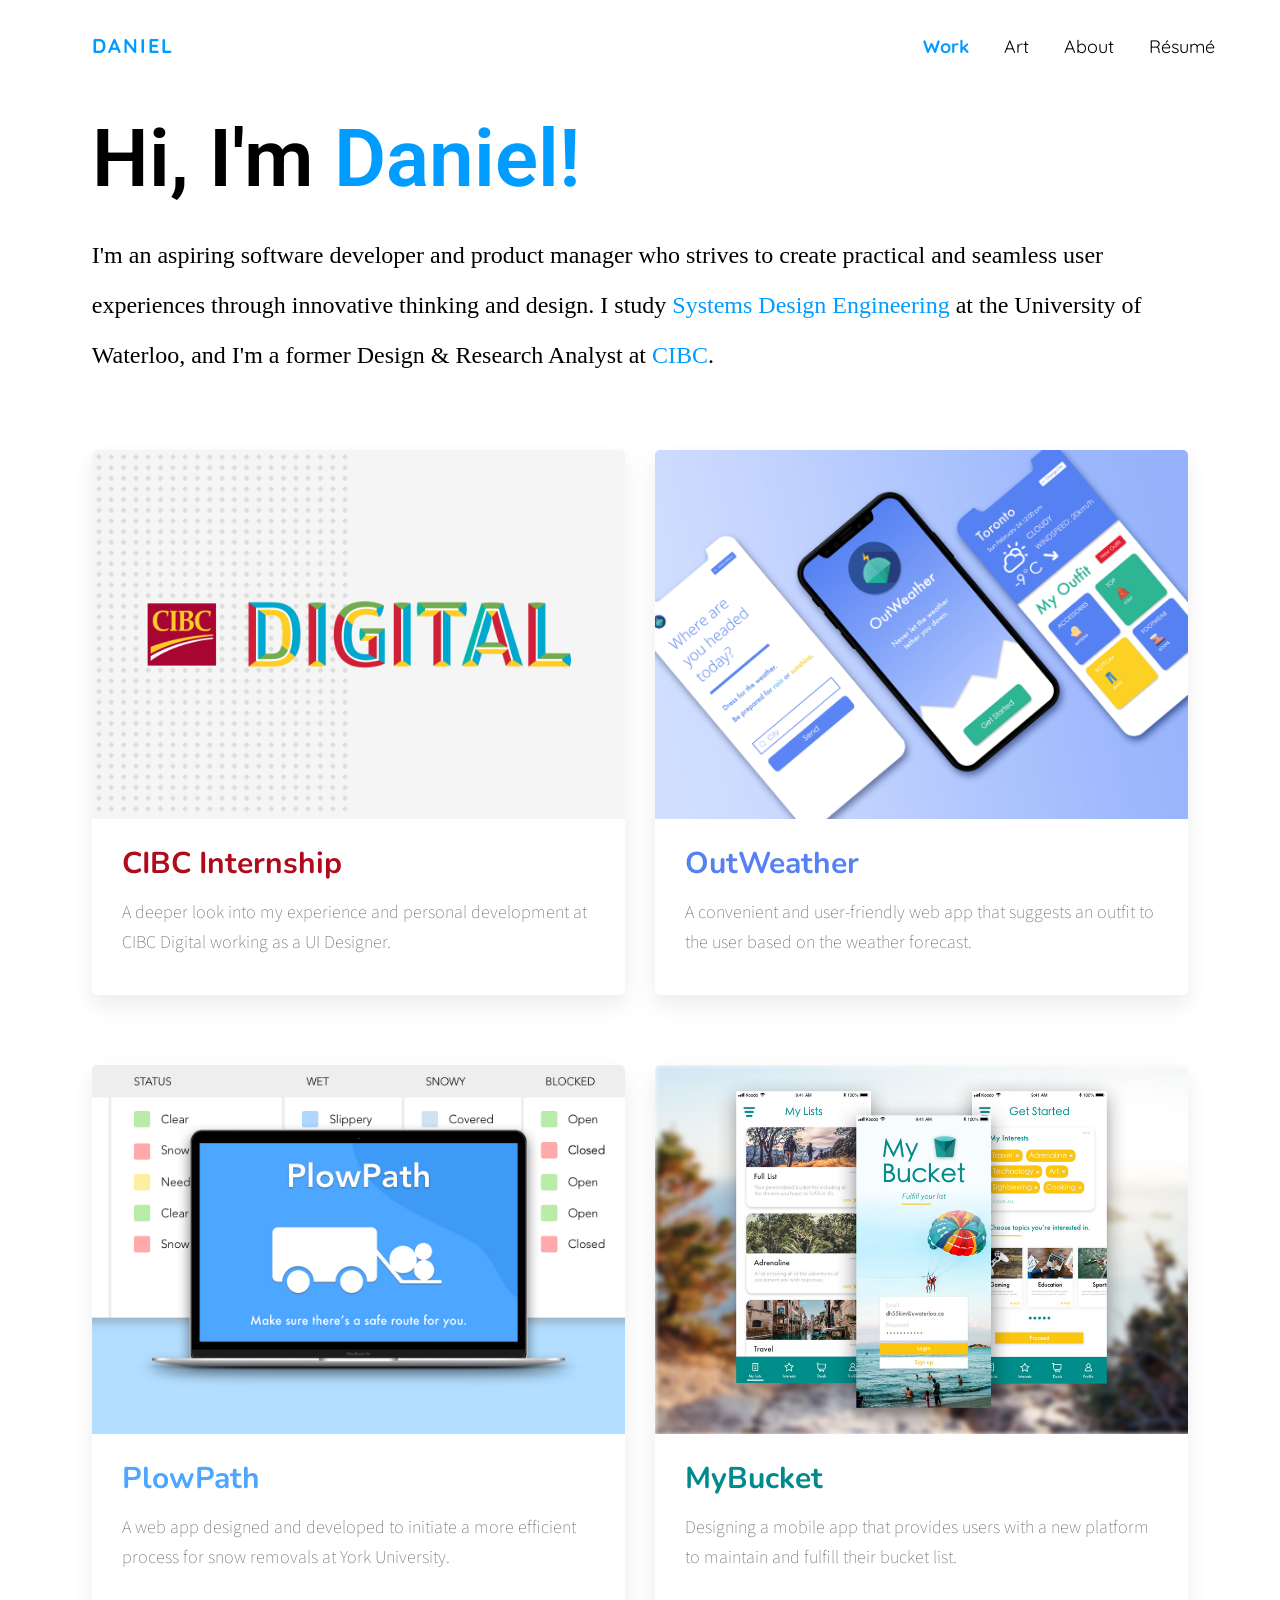
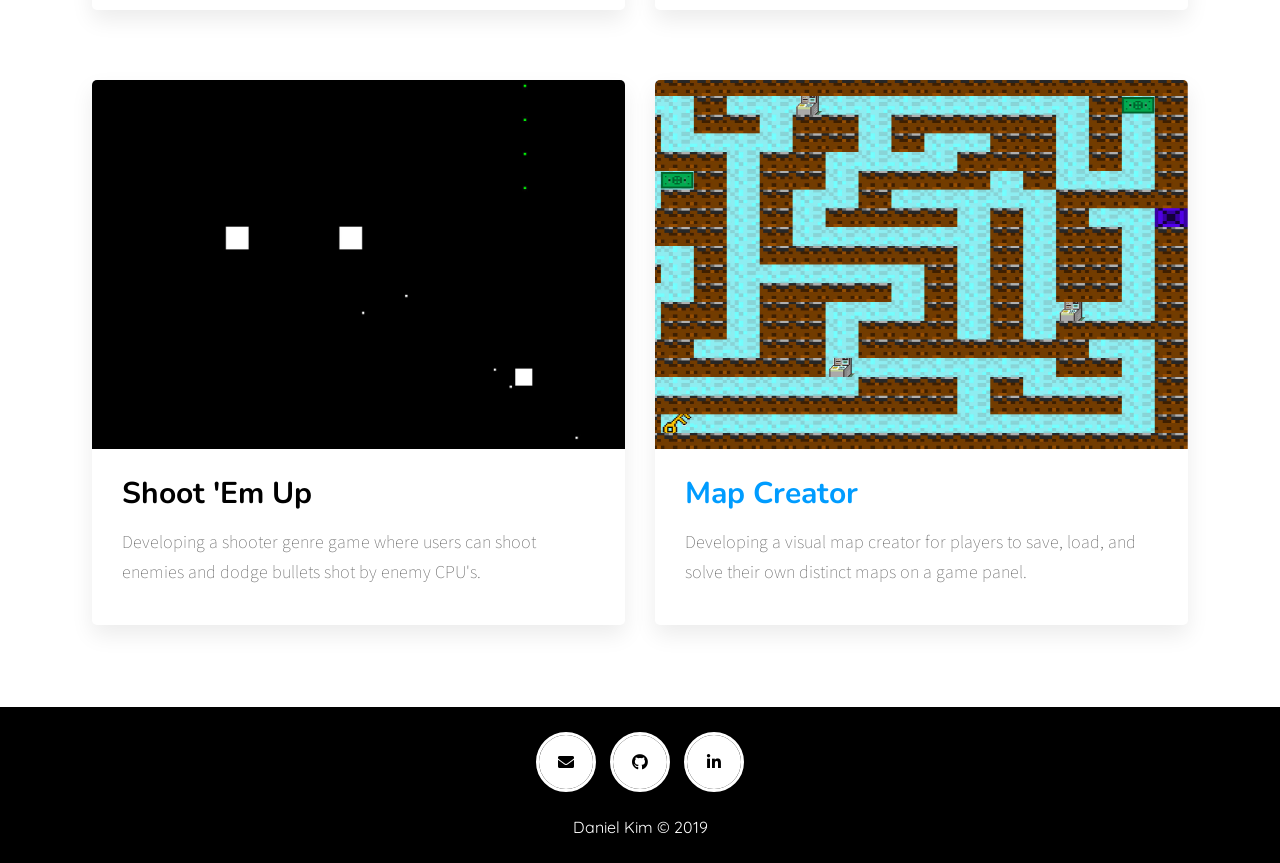
==== commit 812eee37: "Changed index.html" ====
--- a/index.html
+++ b/index.html
@@ -65,7 +65,7 @@
     <div class="intro">
             <h1 style="animation: 0.6s ease-in-out 0s 1 slideInFromBottom"> Hi, I'm <blue>Daniel!</blue>
             </h1>
-        <p class="bodytext" style="animation: 0.8s ease-in-out 0s 1 slideInFromBottom">I'm an aspiring <textstyle>software developer</textstyle>, <textstyle>designer</textstyle>, and <textstyle>product manager</textstyle> who strives to create practical and seamless user experiences through innovative thinking and design. I study <a href="https://uwaterloo.ca/systems-design-engineering" target=_blank class="link">Systems Design Engineering</a> at the University of Waterloo, and I'm a former Design &amp; Research Analyst at <a href="https://www.cibc.com/en/about-cibc/careers/teams/digital.html" target=_blank class="link">CIBC</a>.</p>
+        <p class="bodytext" style="animation: 0.8s ease-in-out 0s 1 slideInFromBottom">I'm an aspiring <textstyle>software developer</textstyle> and <textstyle>product manager</textstyle> who strives to create practical and seamless user experiences through innovative thinking and design. I study <a href="https://uwaterloo.ca/systems-design-engineering" target=_blank class="link">Systems Design Engineering</a> at the University of Waterloo, and I'm a former Design &amp; Research Analyst at <a href="https://www.cibc.com/en/about-cibc/careers/teams/digital.html" target=_blank class="link">CIBC</a>.</p>
     </div>
     
     <!-- All Projects -->
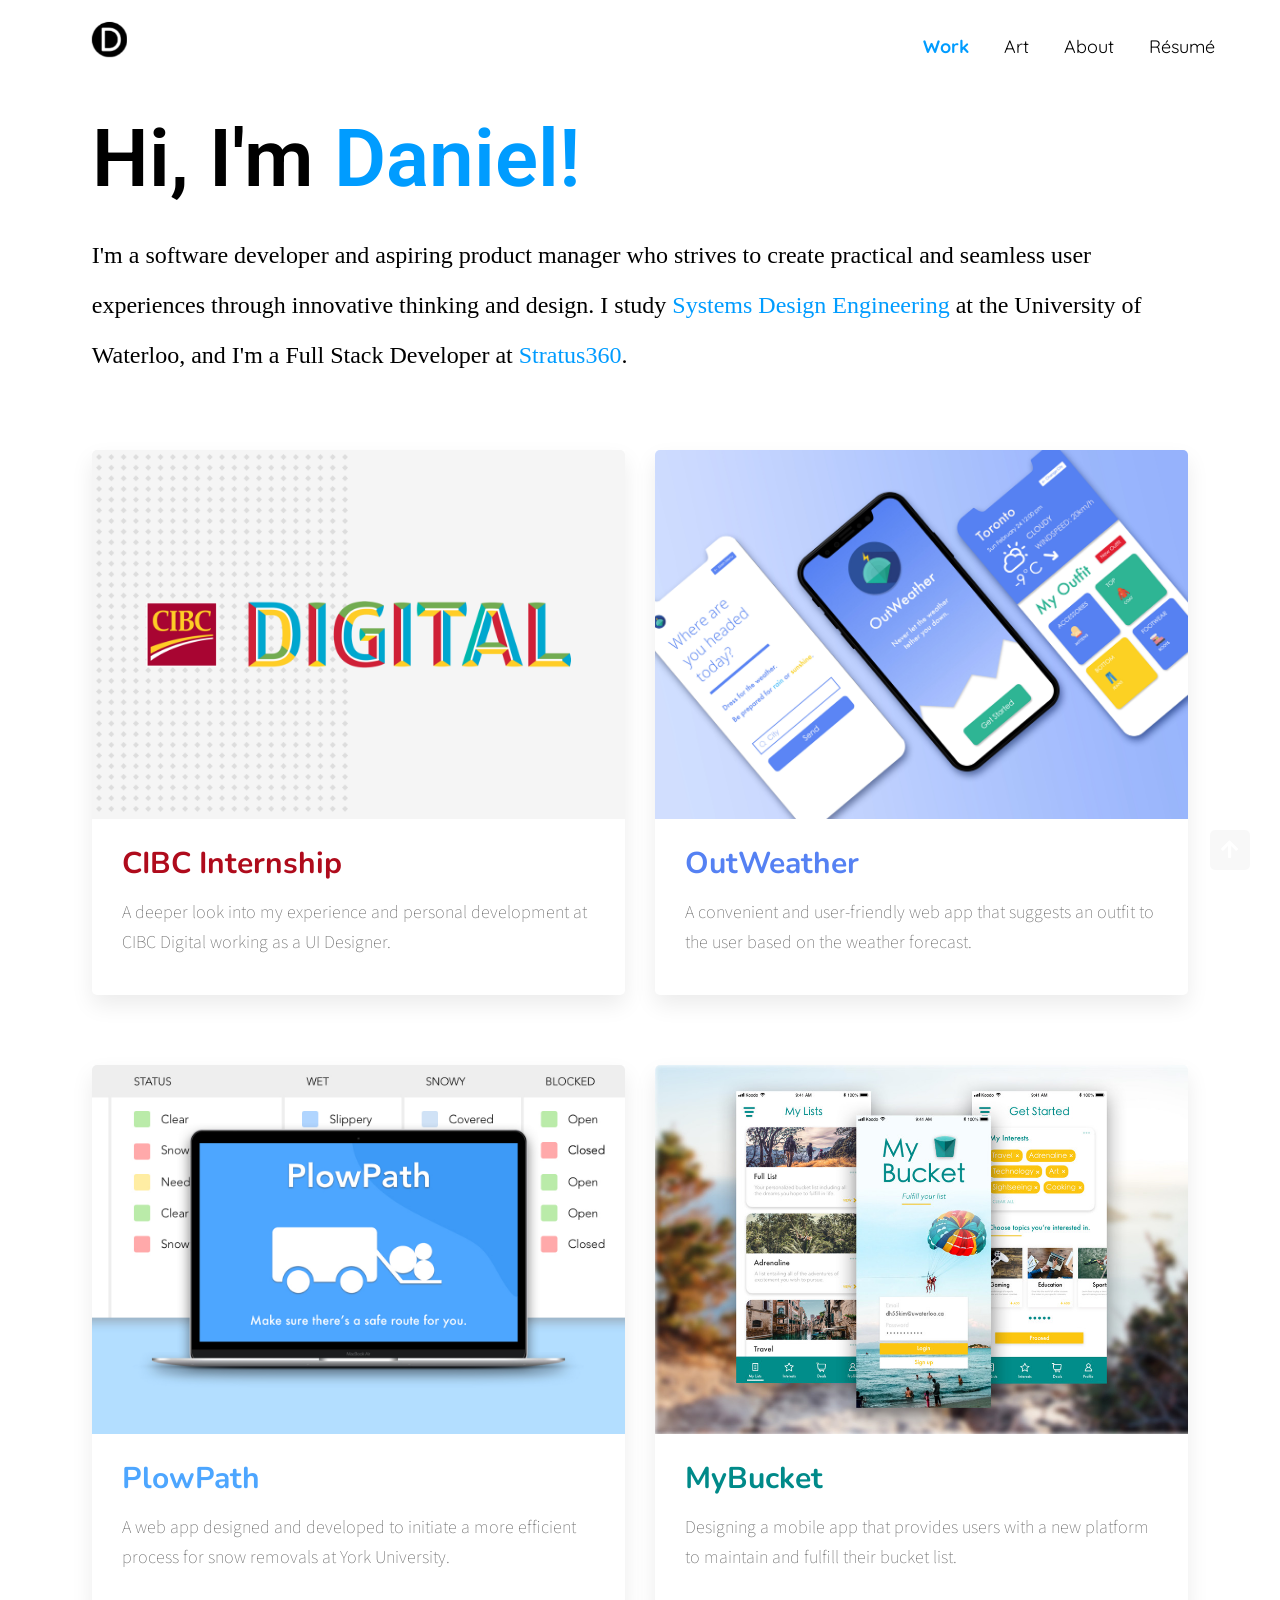
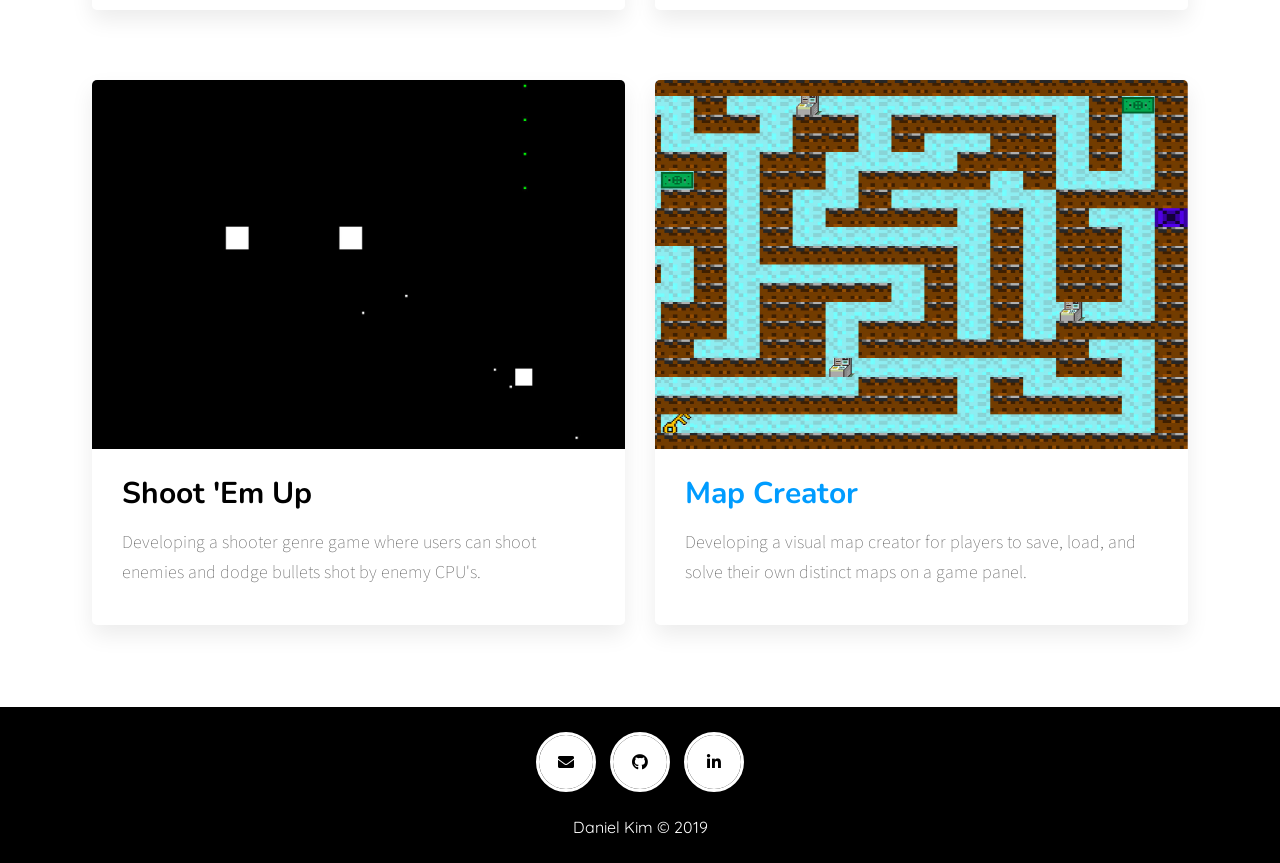
==== commit 895a03fd: "Logo on navbar" ====
--- a/index.html
+++ b/index.html
@@ -49,7 +49,9 @@
         </div>
     
         <div class="logo">
-            <a class="link" href="index.html">DANIEL</a>
+            <a class="link" href="index.html">
+                <img src="Assets/Favicon.png" width="35px" height="35px">
+            </a>
         </div>
     
         <div class="menu">
@@ -65,7 +67,7 @@
     <div class="intro">
             <h1 style="animation: 0.6s ease-in-out 0s 1 slideInFromBottom"> Hi, I'm <blue>Daniel!</blue>
             </h1>
-        <p class="bodytext" style="animation: 0.8s ease-in-out 0s 1 slideInFromBottom">I'm an aspiring <textstyle>software developer</textstyle> and <textstyle>product manager</textstyle> who strives to create practical and seamless user experiences through innovative thinking and design. I study <a href="https://uwaterloo.ca/systems-design-engineering" target=_blank class="link">Systems Design Engineering</a> at the University of Waterloo, and I'm a former Design &amp; Research Analyst at <a href="https://www.cibc.com/en/about-cibc/careers/teams/digital.html" target=_blank class="link">CIBC</a>.</p>
+        <p class="bodytext" style="animation: 0.8s ease-in-out 0s 1 slideInFromBottom">I'm a <textstyle>software developer</textstyle> and aspiring <textstyle>product manager</textstyle> who strives to create practical and seamless user experiences through innovative thinking and design. I study <a href="https://uwaterloo.ca/systems-design-engineering" target=_blank class="link">Systems Design Engineering</a> at the University of Waterloo, and I'm a Full Stack Developer at <a href="https://www.stratus360.com/" target=_blank class="link">Stratus360</a>.</p>
     </div>
     
     <!-- All Projects -->
--- a/css/style.css
+++ b/css/style.css
@@ -67,7 +67,7 @@
     font-family: 'Quicksand';
     position: fixed;
     float: left;
-    margin: 16px 0 0 6%;
+    margin: 20px 0 0 6%;
     padding-left: 15px;
     color: #000;
     font-weight: bold;
@@ -121,7 +121,7 @@
 }
 nav.black .logo{
     color: #fff;
-    margin-top: 7px;
+    margin-top: 15px;
 }
 nav.black ul li {
     padding: 7px 15px;
